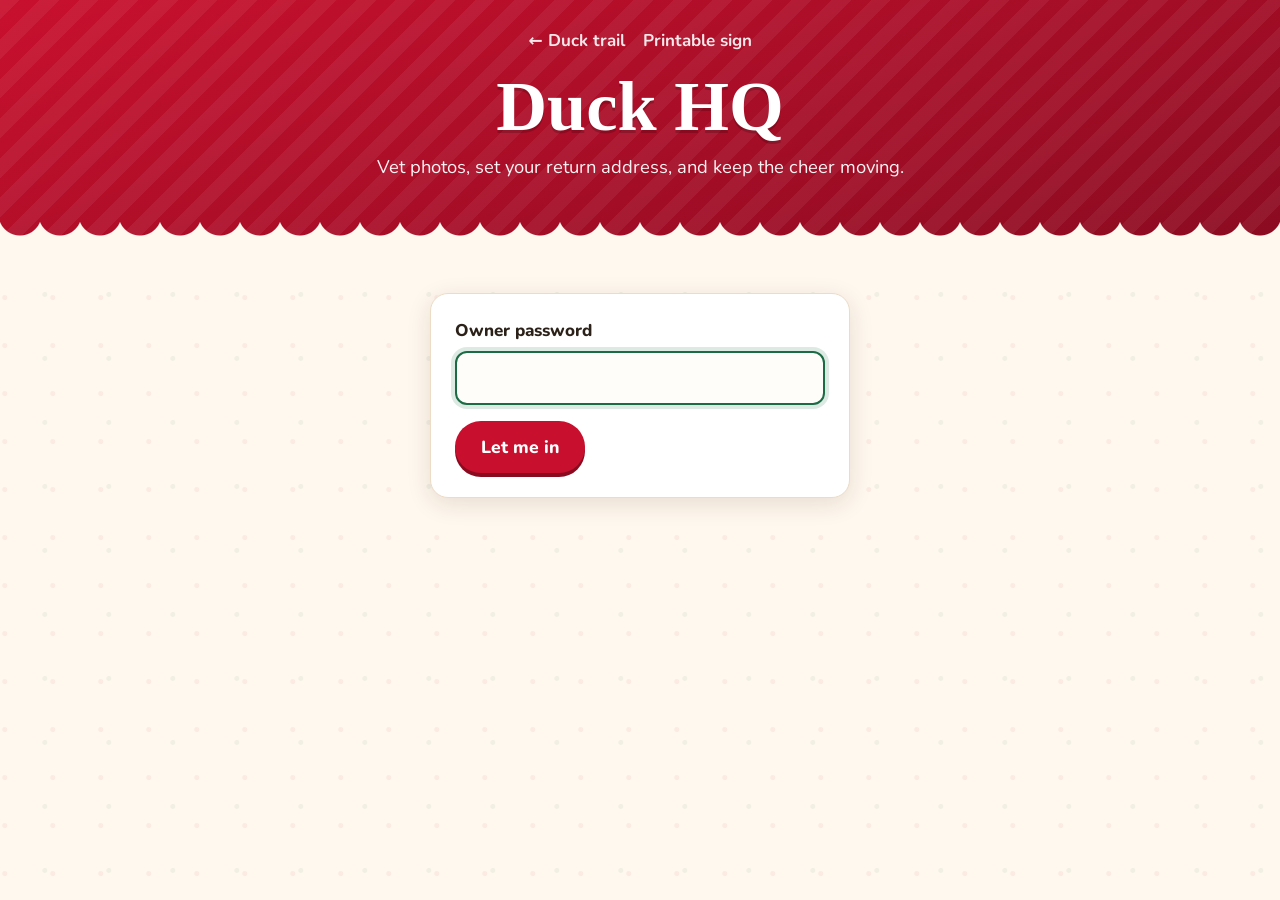
==== docs/owner.html @ 3f9e8016 "Steal Some Christmas Cheer: duck-tracking site Go server (SQLite) with registration, photo vetting, " ====
<!doctype html>
<html lang="en">
<head>
  <meta charset="utf-8">
  <meta name="viewport" content="width=device-width, initial-scale=1">
  <meta name="robots" content="noindex">
  <title>Duck HQ Owner Page</title>
  <link rel="icon" href="duck.svg" type="image/svg+xml">
  <link rel="preconnect" href="https://fonts.googleapis.com">
  <link rel="preconnect" href="https://fonts.gstatic.com" crossorigin>
  <link href="https://fonts.googleapis.com/css2?family=Mountains+of+Christmas:wght@700&family=Nunito:wght@400;700;800&display=swap" rel="stylesheet">
  <link rel="stylesheet" href="style.css">
  <script src="config.js"></script>
  <script src="app.js"></script>
</head>
<body>
  <header class="site-header">
    <nav><a href="index.html">← Duck trail</a><a href="sign.html">Printable sign</a><a href="#" id="logout" class="hidden">Log out</a></nav>
    <h1>Duck HQ</h1>
    <p class="tagline">Vet photos, set your return address, and keep the cheer moving.</p>
  </header>

  <main>
    <section id="login" class="card hidden" style="max-width:420px;margin-inline:auto">
      <form id="login-form">
        <div class="field">
          <label for="password">Owner password</label>
          <input type="password" id="password" autocomplete="current-password" required>
        </div>
        <div id="login-error" class="notice error hidden" role="alert"></div>
        <button class="btn red" type="submit">Let me in</button>
      </form>
    </section>

    <section id="app" class="hidden">
      <div class="tabs" role="tablist">
        <button role="tab" id="tab-regs" aria-selected="true" aria-controls="panel-regs">Registrations <span id="pending-count" class="badge hidden"></span></button>
        <button role="tab" id="tab-settings" aria-selected="false" aria-controls="panel-settings">Settings</button>
      </div>

      <div id="panel-regs" role="tabpanel" aria-labelledby="tab-regs">
        <p class="notice info">The newest registration is the duck's <strong>current</strong> location. It stays hidden from the public until someone steals the duck again, even if you approve it now.</p>
        <div id="regs"><div class="loading">Loading…</div></div>
      </div>

      <div id="panel-settings" role="tabpanel" aria-labelledby="tab-settings" class="hidden">
        <form id="settings-form" class="card">
          <div class="field">
            <label for="ownerName">Your name <span class="hint">(shown publicly, e.g. “The Smith Family”)</span></label>
            <input type="text" id="ownerName" maxlength="80">
          </div>
          <div class="field">
            <label for="homeLocation">Duck HQ location <span class="hint">(shown at the start of the trail, e.g. “Maple Street”)</span></label>
            <input type="text" id="homeLocation" maxlength="120">
          </div>
          <div class="field">
            <label for="returnAddress">Return address <span class="hint">(shown publicly so the duck can find its way home)</span></label>
            <textarea id="returnAddress" maxlength="300" placeholder="123 Maple Street&#10;Springfield"></textarea>
          </div>
          <div class="field">
            <label for="returnBy">Return by <span class="hint">(e.g. “January 5”)</span></label>
            <input type="text" id="returnBy" maxlength="80">
          </div>
          <div class="field">
            <label for="instructions">Extra instructions <span class="hint">(optional)</span></label>
            <textarea id="instructions" maxlength="2000" placeholder="Just leave it on the porch. Please deflate gently and fold the scarf!"></textarea>
          </div>
          <div class="field">
            <label class="toggle"><input type="checkbox" id="revealAll">
              <span>Reveal the final location <span class="hint">(turn on after the season ends to show the whole trail, including the last stop)</span></span>
            </label>
          </div>
          <div id="settings-msg" class="notice hidden" role="status"></div>
          <button class="btn" type="submit">Save settings</button>
        </form>
      </div>
    </section>
  </main>

  <script>
  (function () {
    const { api, el, formatDate, local } = Duck;
    const TOKEN_KEY = "duckOwnerToken";
    const fields = ["ownerName", "homeLocation", "returnAddress", "returnBy", "instructions"];
    let token = local.get(TOKEN_KEY);

    const authed = (path, opts = {}) =>
      api(path, { ...opts, headers: { ...(opts.headers || {}), Authorization: "Bearer " + token } })
        .catch((err) => { if (err.status === 401) showLogin(); throw err; });

    function showLogin() {
      local.remove(TOKEN_KEY);
      token = null;
      document.getElementById("app").classList.add("hidden");
      document.getElementById("logout").classList.add("hidden");
      document.getElementById("login").classList.remove("hidden");
      document.getElementById("password").focus();
    }

    async function showApp() {
      document.getElementById("login").classList.add("hidden");
      document.getElementById("app").classList.remove("hidden");
      document.getElementById("logout").classList.remove("hidden");
      await Promise.all([loadRegs(), loadSettings()]);
    }

    document.getElementById("login-form").addEventListener("submit", async (e) => {
      e.preventDefault();
      const errBox = document.getElementById("login-error");
      errBox.classList.add("hidden");
      try {
        const res = await api("/api/owner/login", {
          method: "POST",
          headers: { "Content-Type": "application/json" },
          body: JSON.stringify({ password: document.getElementById("password").value }),
        });
        token = res.token;
        local.set(TOKEN_KEY, token);
        document.getElementById("password").value = "";
        await showApp();
      } catch (err) {
        errBox.textContent = err.message;
        errBox.classList.remove("hidden");
      }
    });

    document.getElementById("logout").addEventListener("click", (e) => { e.preventDefault(); showLogin(); });

    // tabs
    const tabs = { regs: document.getElementById("tab-regs"), settings: document.getElementById("tab-settings") };
    for (const [name, tab] of Object.entries(tabs)) {
      tab.addEventListener("click", () => {
        for (const [other, t] of Object.entries(tabs)) {
          t.setAttribute("aria-selected", String(other === name));
          document.getElementById("panel-" + other).classList.toggle("hidden", other !== name);
        }
      });
    }

    const statusLabel = { pending: "Needs vetting", approved: "Approved", photo_rejected: "Photo hidden" };

    async function loadRegs() {
      const box = document.getElementById("regs");
      try {
        const { registrations } = await authed("/api/owner/registrations");
        const pending = registrations.filter((r) => r.status === "pending").length;
        const badge = document.getElementById("pending-count");
        badge.textContent = pending;
        badge.classList.toggle("hidden", pending === 0);
        if (registrations.length === 0) {
          box.replaceChildren(el("div", { class: "card loading" }, "No heists yet. The duck is still at Duck HQ! 🦆"));
          return;
        }
        // Show items needing vetting first, then newest first.
        registrations.sort((a, b) => (a.status === "pending") === (b.status === "pending") ? b.id - a.id : a.status === "pending" ? -1 : 1);
        const newestId = Math.max(...registrations.map((r) => r.id));
        box.replaceChildren(...registrations.map((r) => regCard(r, r.id === newestId)));
      } catch (err) {
        box.replaceChildren(el("div", { class: "notice error" }, err.message));
      }
    }

    function regCard(r, isCurrent) {
      const nameInput = el("input", { type: "text", value: r.name, maxlength: 60, "aria-label": "Public name" });
      const locInput = el("input", { type: "text", value: r.publicLocation, maxlength: 120, "aria-label": "Public location" });
      const act = (action, label, cls) => el("button", {
        class: "btn small " + cls, type: "button",
        onclick: async (e) => {
          if (action === "delete" && !confirm(`Delete ${r.name}'s registration permanently?`)) return;
          e.target.disabled = true;
          try {
            await authed("/api/owner/registrations/" + r.id, {
              method: "POST",
              headers: { "Content-Type": "application/json" },
              body: JSON.stringify({ action, name: nameInput.value, publicLocation: locInput.value }),
            });
            await loadRegs();
          } catch (err) {
            alert(err.message);
            e.target.disabled = false;
          }
        },
      }, label);

      return el("div", { class: "card reg" },
        r.photoUrl ? el("img", { src: r.photoUrl, alt: `Photo from ${r.name}`, onclick: () => window.open(r.photoUrl, "_blank") })
                   : el("div", { class: "loading" }, "No photo"),
        el("div", {},
          el("div", {},
            el("span", { class: "status " + r.status }, statusLabel[r.status] || r.status), " ",
            isCurrent && el("span", { class: "status tag-current" }, "🤫 Current holder (hidden)")),
          el("p", { class: "meta" }, `#${r.id} · ${formatDate(r.createdAt)} · Full address: ${r.street}, ${r.city}`),
          r.message && el("p", {}, `“${r.message}”`),
          el("div", { class: "row" },
            el("div", {}, el("label", { class: "hint" }, "Public name"), nameInput),
            el("div", {}, el("label", { class: "hint" }, "Public location"), locInput)),
          el("div", { class: "actions" },
            act("approve", r.status === "approved" ? "💾 Save" : "✅ Approve", ""),
            r.status !== "photo_rejected" && act("reject_photo", "🙈 Hide photo", "ghost"),
            r.status !== "pending" && act("pending", "↩️ Back to pending", "ghost"),
            act("delete", "🗑️ Delete", "red"))));
    }

    async function loadSettings() {
      try {
        const s = await authed("/api/owner/settings");
        for (const f of fields) document.getElementById(f).value = s[f] || "";
        document.getElementById("revealAll").checked = !!s.revealAll;
      } catch { /* shown elsewhere */ }
    }

    document.getElementById("settings-form").addEventListener("submit", async (e) => {
      e.preventDefault();
      const msg = document.getElementById("settings-msg");
      const body = { revealAll: document.getElementById("revealAll").checked };
      for (const f of fields) body[f] = document.getElementById(f).value;
      try {
        await authed("/api/owner/settings", {
          method: "PUT", headers: { "Content-Type": "application/json" }, body: JSON.stringify(body),
        });
        msg.className = "notice ok";
        msg.textContent = "Saved! 🎄";
      } catch (err) {
        msg.className = "notice error";
        msg.textContent = err.message;
      }
    });

    if (token) showApp(); else showLogin();
  })();
  </script>
</body>
</html>
---- docs/style.css ----
:root {
  --red: #c8102e;
  --red-dark: #8a0b20;
  --green: #1b6b45;
  --green-dark: #0f4a2f;
  --gold: #f6c544;
  --cream: #fff8ee;
  --paper: #ffffff;
  --ink: #2b2118;
  --muted: #6d5d4f;
  --line: #ecdcc6;
  --radius: 18px;
  --shadow: 0 6px 24px rgba(60, 20, 10, 0.12);
  --display: "Mountains of Christmas", "Comic Sans MS", cursive;
  --body: "Nunito", system-ui, -apple-system, "Segoe UI", sans-serif;
}

* { box-sizing: border-box; }

html { -webkit-text-size-adjust: 100%; }

body {
  margin: 0;
  font-family: var(--body);
  font-size: 17px;
  line-height: 1.55;
  color: var(--ink);
  background-color: var(--cream);
  background-image:
    radial-gradient(circle at 10% 20%, rgba(200, 16, 46, 0.06) 0 2px, transparent 3px),
    radial-gradient(circle at 70% 60%, rgba(27, 107, 69, 0.06) 0 2px, transparent 3px);
  background-size: 48px 48px, 64px 64px;
  overflow-x: hidden;
}

a { color: var(--red); }

img { max-width: 100%; }

/* ---------- snow ---------- */
.snow { position: fixed; inset: 0; pointer-events: none; z-index: 50; overflow: hidden; }
.snow span {
  position: absolute; top: -24px; color: #dbe9f6;
  text-shadow: 0 0 3px rgba(70, 110, 150, 0.45);
  animation: fall linear infinite;
}
@keyframes fall {
  to { transform: translate3d(40px, 110vh, 0) rotate(360deg); }
}

/* ---------- header ---------- */
.site-header {
  position: relative;
  color: #fff;
  background:
    repeating-linear-gradient(135deg, rgba(255,255,255,.06) 0 14px, transparent 14px 28px),
    linear-gradient(160deg, var(--red) 0%, var(--red-dark) 100%);
  padding: 28px 16px 72px;
  text-align: center;
  overflow: hidden;
}
.site-header::after {
  /* snowy scalloped edge */
  content: "";
  position: absolute; left: 0; right: 0; bottom: -1px; height: 40px;
  background: radial-gradient(circle at 20px 0, transparent 21px, var(--cream) 22px) repeat-x;
  background-size: 40px 40px;
}
.site-header nav { display: flex; justify-content: center; gap: 18px; flex-wrap: wrap; margin-bottom: 8px; }
.site-header nav a { color: #fff; text-decoration: none; font-weight: 700; opacity: .9; }
.site-header nav a:hover { opacity: 1; text-decoration: underline; }

.lights {
  display: flex; justify-content: space-around; max-width: 900px; margin: 0 auto 10px;
  list-style: none; padding: 0;
}
.lights li {
  width: 12px; height: 20px; border-radius: 50% 50% 45% 45%;
  background: var(--gold); box-shadow: 0 0 12px 3px rgba(246, 197, 68, .7);
  animation: twinkle 1.8s ease-in-out infinite alternate;
}
.lights li:nth-child(3n+1) { background: #4ade80; box-shadow: 0 0 12px 3px rgba(74,222,128,.6); animation-delay: .4s; }
.lights li:nth-child(3n+2) { background: #60a5fa; box-shadow: 0 0 12px 3px rgba(96,165,250,.6); animation-delay: .9s; }
@keyframes twinkle { from { opacity: .45; } to { opacity: 1; } }

h1, h2, .display { font-family: var(--display); font-weight: 700; line-height: 1.1; }
h1 { font-size: clamp(2.4rem, 8vw, 4.4rem); margin: .2em 0 .1em; text-shadow: 0 3px 0 rgba(0,0,0,.18); }
h2 { font-size: clamp(1.9rem, 5vw, 2.6rem); color: var(--red); margin: 0 0 .4em; }
.tagline { font-size: 1.15rem; max-width: 620px; margin: 0 auto; opacity: .95; }

.hero-duck {
  width: min(240px, 60vw); margin: 10px auto 0; display: block;
  filter: drop-shadow(0 8px 10px rgba(0,0,0,.25));
  animation: waddle 3s ease-in-out infinite;
  transform-origin: 50% 90%;
}
@keyframes waddle {
  0%, 100% { transform: rotate(-4deg); }
  50% { transform: rotate(4deg); }
}

/* ---------- layout ---------- */
main { max-width: 900px; margin: 0 auto; padding: 0 16px 48px; position: relative; z-index: 1; }
section { margin: 40px 0; }

.card {
  background: var(--paper);
  border-radius: var(--radius);
  box-shadow: var(--shadow);
  padding: 24px;
  border: 1px solid var(--line);
}
.card.candy { border: 0; position: relative; }
.card.candy::before {
  content: ""; position: absolute; inset: 0; border-radius: var(--radius); padding: 6px;
  background: repeating-linear-gradient(45deg, var(--red) 0 12px, #fff 12px 24px);
  -webkit-mask: linear-gradient(#000 0 0) content-box, linear-gradient(#000 0 0);
  -webkit-mask-composite: xor; mask-composite: exclude;
  pointer-events: none;
}

.btn {
  display: inline-flex; align-items: center; justify-content: center; gap: 8px;
  font: 800 1.1rem var(--body);
  padding: 14px 26px; border-radius: 999px; border: 0; cursor: pointer;
  background: var(--green); color: #fff; text-decoration: none;
  box-shadow: 0 4px 0 var(--green-dark);
  transition: transform .08s ease, box-shadow .08s ease;
}
.btn:hover { transform: translateY(-1px); }
.btn:active { transform: translateY(3px); box-shadow: 0 1px 0 var(--green-dark); }
.btn.red { background: var(--red); box-shadow: 0 4px 0 var(--red-dark); }
.btn.small { font-size: .95rem; padding: 9px 16px; }
.btn.ghost { background: #fff; color: var(--ink); box-shadow: 0 3px 0 var(--line); border: 1px solid var(--line); }
.btn[disabled] { opacity: .6; cursor: progress; }
.cta { text-align: center; margin-top: -36px; position: relative; z-index: 2; }

/* ---------- steps ---------- */
.steps { display: grid; grid-template-columns: repeat(auto-fit, minmax(220px, 1fr)); gap: 16px; }
.step { text-align: center; }
.step .icon { font-size: 2.6rem; }
.step h3 { margin: 6px 0; font-size: 1.15rem; }
.step p { margin: 0; color: var(--muted); }

/* ---------- trail ---------- */
.trail { list-style: none; padding: 0; margin: 0; position: relative; }
.trail::before {
  content: ""; position: absolute; left: 27px; top: 10px; bottom: 10px; width: 6px; border-radius: 3px;
  background: repeating-linear-gradient(180deg, var(--red) 0 14px, #fff 14px 28px);
  box-shadow: 0 0 0 1px var(--line);
}
.stop { position: relative; padding-left: 76px; margin-bottom: 22px; }
.stop .pin {
  position: absolute; left: 6px; top: 10px; width: 48px; height: 48px; border-radius: 50%;
  display: grid; place-items: center; font-size: 1.4rem;
  background: #fff; border: 3px solid var(--green); box-shadow: var(--shadow);
}
.stop .card { padding: 16px; display: grid; gap: 12px; }
.stop .card.has-photo { grid-template-columns: 140px 1fr; align-items: start; }
.stop img { width: 140px; height: 140px; object-fit: cover; border-radius: 12px; cursor: zoom-in; background: var(--line); }
.stop .who { font-weight: 800; font-size: 1.1rem; }
.stop .where { color: var(--green); font-weight: 700; }
.stop .when { color: var(--muted); font-size: .9rem; }
.stop .msg { margin: 6px 0 0; font-style: italic; }
.stop.home .pin { border-color: var(--red); }
.stop.secret .pin { border-color: var(--gold); background: var(--ink); color: var(--gold); animation: pulse 2s infinite; }
.stop.secret .card {
  background: var(--ink); color: #fff; border-color: var(--ink);
  background-image: repeating-linear-gradient(45deg, rgba(255,255,255,.04) 0 10px, transparent 10px 20px);
}
.stop.secret .where { color: var(--gold); font-family: var(--display); font-size: 1.8rem; }
@keyframes pulse { 0%,100% { box-shadow: 0 0 0 0 rgba(246,197,68,.6); } 50% { box-shadow: 0 0 0 10px rgba(246,197,68,0); } }

@media (max-width: 520px) {
  .stop .card.has-photo { grid-template-columns: 1fr; }
  .stop img { width: 100%; height: auto; max-height: 320px; }
}

.counter { text-align: center; font-size: 1.15rem; margin-bottom: 20px; }
.counter strong { font-family: var(--display); font-size: 2.6rem; color: var(--red); display: block; line-height: 1; }

/* ---------- return box ---------- */
.return-box { display: grid; grid-template-columns: auto 1fr; gap: 20px; align-items: center; }
.return-box .big { font-size: 3.4rem; }
.return-box address { font-style: normal; font-weight: 800; white-space: pre-line; font-size: 1.15rem; margin: 6px 0; }
.instructions { white-space: pre-line; color: var(--muted); margin-top: 8px; }
@media (max-width: 520px) { .return-box { grid-template-columns: 1fr; text-align: center; } }

/* ---------- forms ---------- */
form .field { margin-bottom: 16px; }
label { display: block; font-weight: 800; margin-bottom: 6px; }
.hint { font-weight: 400; color: var(--muted); font-size: .9rem; }
input[type=text], input[type=password], textarea {
  width: 100%; font: inherit; padding: 12px 14px; border-radius: 12px;
  border: 2px solid var(--line); background: #fffdf9; color: var(--ink);
}
input:focus, textarea:focus { outline: none; border-color: var(--green); box-shadow: 0 0 0 4px rgba(27,107,69,.15); }
textarea { min-height: 96px; resize: vertical; }
.row { display: grid; grid-template-columns: 2fr 1fr; gap: 12px; }
@media (max-width: 520px) { .row { grid-template-columns: 1fr; } }
.hp { position: absolute; left: -9999px; width: 1px; height: 1px; overflow: hidden; }

.photo-drop {
  display: grid; place-items: center; text-align: center; gap: 8px;
  border: 3px dashed var(--line); border-radius: var(--radius); padding: 22px; cursor: pointer;
  background: #fffdf9; min-height: 180px;
}
.photo-drop:hover, .photo-drop.drag { border-color: var(--green); }
.photo-drop img { max-height: 260px; border-radius: 12px; }
.photo-drop input { position: absolute; opacity: 0; width: 1px; height: 1px; }

.notice { padding: 14px 16px; border-radius: 12px; margin: 12px 0; font-weight: 700; }
.notice.error { background: #fde8ea; color: var(--red-dark); }
.notice.ok { background: #e3f4ea; color: var(--green-dark); }
.notice.info { background: #fff4d6; color: #6b4b00; }

.success { text-align: center; }
.success .big { font-size: 4rem; }

/* ---------- owner ---------- */
.tabs { display: flex; gap: 8px; flex-wrap: wrap; margin-bottom: 16px; }
.tabs button { font: 800 1rem var(--body); padding: 10px 18px; border-radius: 999px; border: 2px solid var(--line); background: #fff; cursor: pointer; }
.tabs button[aria-selected=true] { background: var(--red); color: #fff; border-color: var(--red); }
.badge { display: inline-block; min-width: 22px; padding: 0 7px; border-radius: 99px; background: var(--gold); color: var(--ink); font-size: .85rem; margin-left: 4px; }
.reg { display: grid; grid-template-columns: 180px 1fr; gap: 16px; margin-bottom: 16px; }
.reg img { width: 180px; height: 180px; object-fit: cover; border-radius: 12px; cursor: zoom-in; }
.reg .actions { display: flex; flex-wrap: wrap; gap: 8px; margin-top: 10px; }
.reg .meta { color: var(--muted); font-size: .9rem; }
.reg input { padding: 8px 10px; }
.status { display: inline-block; padding: 2px 10px; border-radius: 99px; font-size: .85rem; font-weight: 800; }
.status.pending { background: #fff4d6; color: #6b4b00; }
.status.approved { background: #e3f4ea; color: var(--green-dark); }
.status.photo_rejected { background: #fde8ea; color: var(--red-dark); }
.tag-current { background: var(--ink); color: var(--gold); }
@media (max-width: 600px) { .reg { grid-template-columns: 1fr; } .reg img { width: 100%; height: auto; } }
.toggle { display: flex; gap: 10px; align-items: flex-start; font-weight: 700; }
.toggle input { width: 22px; height: 22px; margin-top: 2px; }

/* ---------- lightbox ---------- */
.lightbox { position: fixed; inset: 0; background: rgba(20, 10, 5, .85); display: grid; place-items: center; z-index: 100; padding: 16px; cursor: zoom-out; }
.lightbox img { max-height: 90vh; border-radius: 12px; }

footer { text-align: center; color: var(--muted); padding: 24px 16px 40px; font-size: .95rem; }

.loading { text-align: center; color: var(--muted); padding: 24px; }
.hidden { display: none !important; }
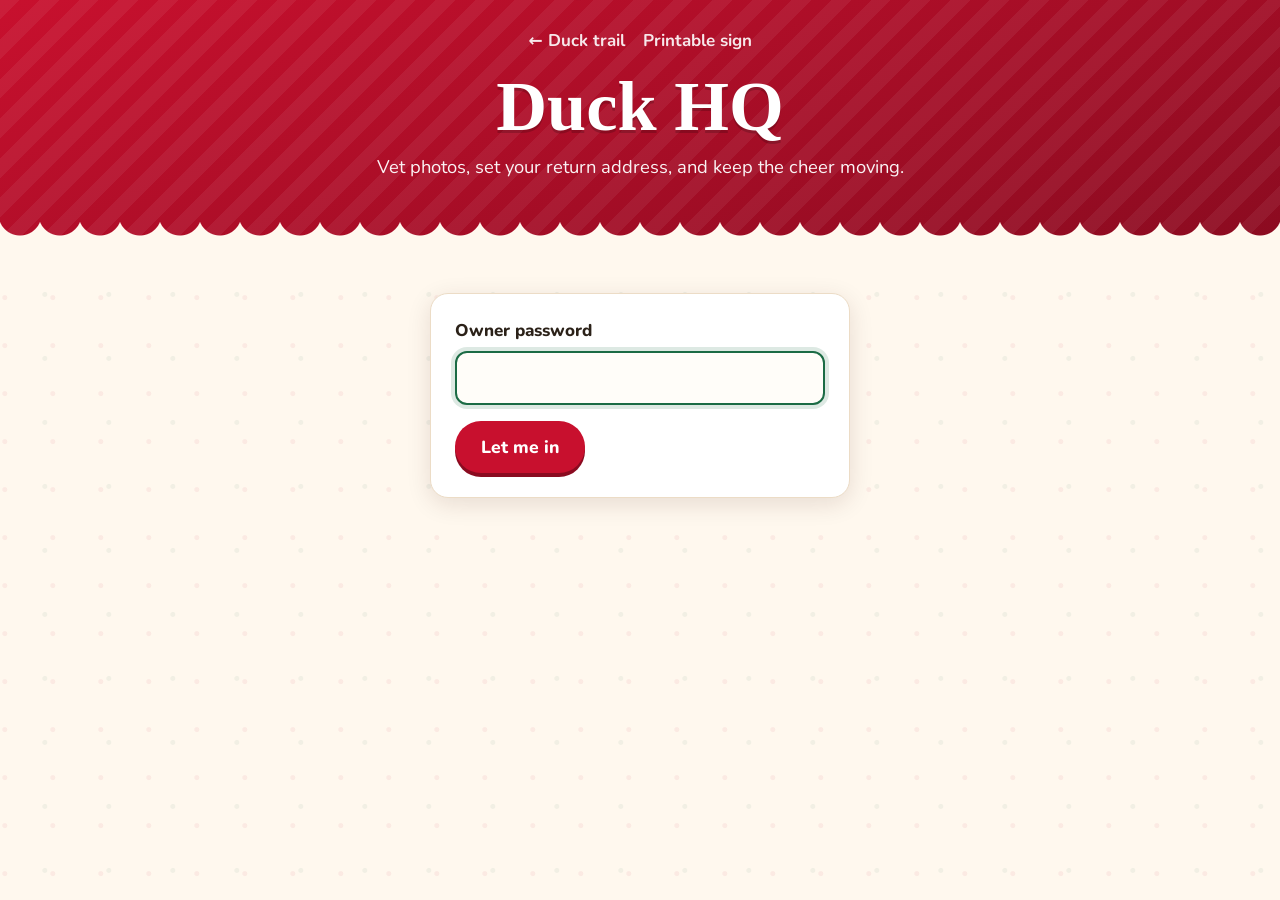
==== commit 93869366: "Add poem, new artwork, email settings, and Duck HQ photo - Home page: poem subtitle, elf burglar ste" ====
--- a/docs/owner.html
+++ b/docs/owner.html
@@ -46,12 +46,31 @@
       <div id="panel-settings" role="tabpanel" aria-labelledby="tab-settings" class="hidden">
         <form id="settings-form" class="card">
           <div class="field">
+            <label for="notifyEmail">📬 Email me when someone registers <span class="hint">(private, never shown on the site)</span></label>
+            <input type="email" id="notifyEmail" maxlength="254" autocomplete="email" placeholder="you@example.com">
+            <p class="hint" style="margin:6px 0 0">You'll get a link to approve or reject the photo right from your phone.</p>
+            <div id="email-not-configured" class="notice info hidden">The server isn't set up to send email yet. Ask whoever runs it to set the SMTP settings (see the README).</div>
+            <button type="button" id="test-email" class="btn small ghost" style="margin-top:8px">Send a test email</button>
+            <div id="test-email-msg" class="notice hidden" role="status"></div>
+          </div>
+          <hr style="border:0;border-top:2px dashed var(--line);margin:20px 0">
+          <div class="field">
             <label for="ownerName">Your name <span class="hint">(shown publicly, e.g. “The Smith Family”)</span></label>
             <input type="text" id="ownerName" maxlength="80">
           </div>
           <div class="field">
             <label for="homeLocation">Duck HQ location <span class="hint">(shown at the start of the trail, e.g. “Maple Street”)</span></label>
             <input type="text" id="homeLocation" maxlength="120">
+          </div>
+          <div class="field">
+            <label for="home-photo-input">Duck HQ photo <span class="hint">(optional, shown at the start of the trail, e.g. the duck on your lawn)</span></label>
+            <label class="photo-drop" id="home-drop" for="home-photo-input">
+              <span id="home-drop-text"><span style="font-size:2.4rem">🏠</span><br>Tap to choose a photo</span>
+              <img id="home-preview" class="hidden" alt="Duck HQ photo">
+              <input type="file" id="home-photo-input" accept="image/*">
+            </label>
+            <button type="button" id="home-photo-remove" class="btn small ghost hidden" style="margin-top:8px">Remove photo</button>
+            <div id="home-photo-msg" class="notice hidden" role="status"></div>
           </div>
           <div class="field">
             <label for="returnAddress">Return address <span class="hint">(shown publicly so the duck can find its way home)</span></label>
@@ -81,7 +100,7 @@
   (function () {
     const { api, el, formatDate, local } = Duck;
     const TOKEN_KEY = "duckOwnerToken";
-    const fields = ["ownerName", "homeLocation", "returnAddress", "returnBy", "instructions"];
+    const fields = ["notifyEmail", "ownerName", "homeLocation", "returnAddress", "returnBy", "instructions"];
     let token = local.get(TOKEN_KEY);
 
     const authed = (path, opts = {}) =>
@@ -206,8 +225,71 @@
         const s = await authed("/api/owner/settings");
         for (const f of fields) document.getElementById(f).value = s[f] || "";
         document.getElementById("revealAll").checked = !!s.revealAll;
+        document.getElementById("email-not-configured").classList.toggle("hidden", !!s.emailConfigured);
+        document.getElementById("test-email").classList.toggle("hidden", !s.emailConfigured);
+        showHomePhoto(s.homePhotoUrl);
       } catch { /* shown elsewhere */ }
     }
+
+    // Duck HQ photo: uploads as soon as one is chosen (separate from "Save settings").
+    function showHomePhoto(url) {
+      const preview = document.getElementById("home-preview");
+      preview.classList.toggle("hidden", !url);
+      if (url) preview.src = url; else preview.removeAttribute("src");
+      document.getElementById("home-drop-text").classList.toggle("hidden", !!url);
+      document.getElementById("home-photo-remove").classList.toggle("hidden", !url);
+    }
+
+    function homePhotoMsg(kind, text) {
+      const msg = document.getElementById("home-photo-msg");
+      msg.className = "notice " + kind;
+      msg.textContent = text;
+    }
+
+    document.getElementById("home-photo-input").addEventListener("change", async (e) => {
+      const file = e.target.files[0];
+      if (!file) return;
+      homePhotoMsg("info", "Uploading…");
+      const data = new FormData();
+      data.append("photo", await Duck.shrinkImage(file), "home.jpg");
+      try {
+        const res = await authed("/api/owner/home-photo", { method: "PUT", body: data });
+        showHomePhoto(res.homePhotoUrl);
+        homePhotoMsg("ok", "Photo saved! It's now at the start of the duck trail. 🎄");
+      } catch (err) {
+        homePhotoMsg("error", err.message);
+      } finally {
+        e.target.value = "";
+      }
+    });
+
+    document.getElementById("home-photo-remove").addEventListener("click", async () => {
+      if (!confirm("Remove the Duck HQ photo?")) return;
+      try {
+        await authed("/api/owner/home-photo", { method: "DELETE" });
+        showHomePhoto("");
+        homePhotoMsg("ok", "Photo removed.");
+      } catch (err) {
+        homePhotoMsg("error", err.message);
+      }
+    });
+
+    document.getElementById("test-email").addEventListener("click", async (e) => {
+      const msg = document.getElementById("test-email-msg");
+      e.target.disabled = true;
+      msg.className = "notice info";
+      msg.textContent = "Sending… (save your settings first if you just changed the address)";
+      try {
+        await authed("/api/owner/test-email", { method: "POST" });
+        msg.className = "notice ok";
+        msg.textContent = "Sent! Check your inbox (and spam folder). 🎄";
+      } catch (err) {
+        msg.className = "notice error";
+        msg.textContent = err.message;
+      } finally {
+        e.target.disabled = false;
+      }
+    });
 
     document.getElementById("settings-form").addEventListener("submit", async (e) => {
       e.preventDefault();
--- a/docs/style.css
+++ b/docs/style.css
@@ -87,6 +87,10 @@
 h1 { font-size: clamp(2.4rem, 8vw, 4.4rem); margin: .2em 0 .1em; text-shadow: 0 3px 0 rgba(0,0,0,.18); }
 h2 { font-size: clamp(1.9rem, 5vw, 2.6rem); color: var(--red); margin: 0 0 .4em; }
 .tagline { font-size: 1.15rem; max-width: 620px; margin: 0 auto; opacity: .95; }
+.poem { max-width: 640px; margin: 4px auto 0; font-size: 1.12rem; line-height: 1.6; font-style: italic; }
+.poem p { margin: 0 0 .7em; text-wrap: balance; }
+.poem p:last-child { margin-bottom: 0; font-weight: 800; font-style: normal; color: var(--gold); text-shadow: 0 1px 0 rgba(0,0,0,.2); }
+@media (max-width: 520px) { .poem { font-size: 1rem; } }
 
 .hero-duck {
   width: min(240px, 60vw); margin: 10px auto 0; display: block;
@@ -141,6 +145,15 @@
 .step .icon { font-size: 2.6rem; }
 .step h3 { margin: 6px 0; font-size: 1.15rem; }
 .step p { margin: 0; color: var(--muted); }
+.step-art { width: 3.8rem; height: 3.8rem; display: block; margin: 0 auto; }
+.step-link {
+  display: block; color: inherit; text-decoration: none; cursor: pointer;
+  border-color: var(--red); transition: transform .12s ease, box-shadow .12s ease;
+}
+.step-link:hover, .step-link:focus-visible { transform: translateY(-3px); box-shadow: 0 10px 28px rgba(200, 16, 46, .22); }
+.step-link:focus-visible { outline: 3px solid var(--green); outline-offset: 3px; }
+.step-link h3 { color: var(--red); }
+.step-go { display: inline-block; margin-top: 10px; font-weight: 800; color: var(--red); }
 
 /* ---------- trail ---------- */
 .trail { list-style: none; padding: 0; margin: 0; position: relative; }
@@ -154,6 +167,10 @@
   position: absolute; left: 6px; top: 10px; width: 48px; height: 48px; border-radius: 50%;
   display: grid; place-items: center; font-size: 1.4rem;
   background: #fff; border: 3px solid var(--green); box-shadow: var(--shadow);
+}
+.stop .pin img {
+  width: 36px; height: 36px; object-fit: contain; border-radius: 0;
+  background: none; cursor: default; max-height: none;
 }
 .stop .card { padding: 16px; display: grid; gap: 12px; }
 .stop .card.has-photo { grid-template-columns: 140px 1fr; align-items: start; }
@@ -190,7 +207,7 @@
 form .field { margin-bottom: 16px; }
 label { display: block; font-weight: 800; margin-bottom: 6px; }
 .hint { font-weight: 400; color: var(--muted); font-size: .9rem; }
-input[type=text], input[type=password], textarea {
+input[type=text], input[type=password], input[type=email], textarea {
   width: 100%; font: inherit; padding: 12px 14px; border-radius: 12px;
   border: 2px solid var(--line); background: #fffdf9; color: var(--ink);
 }
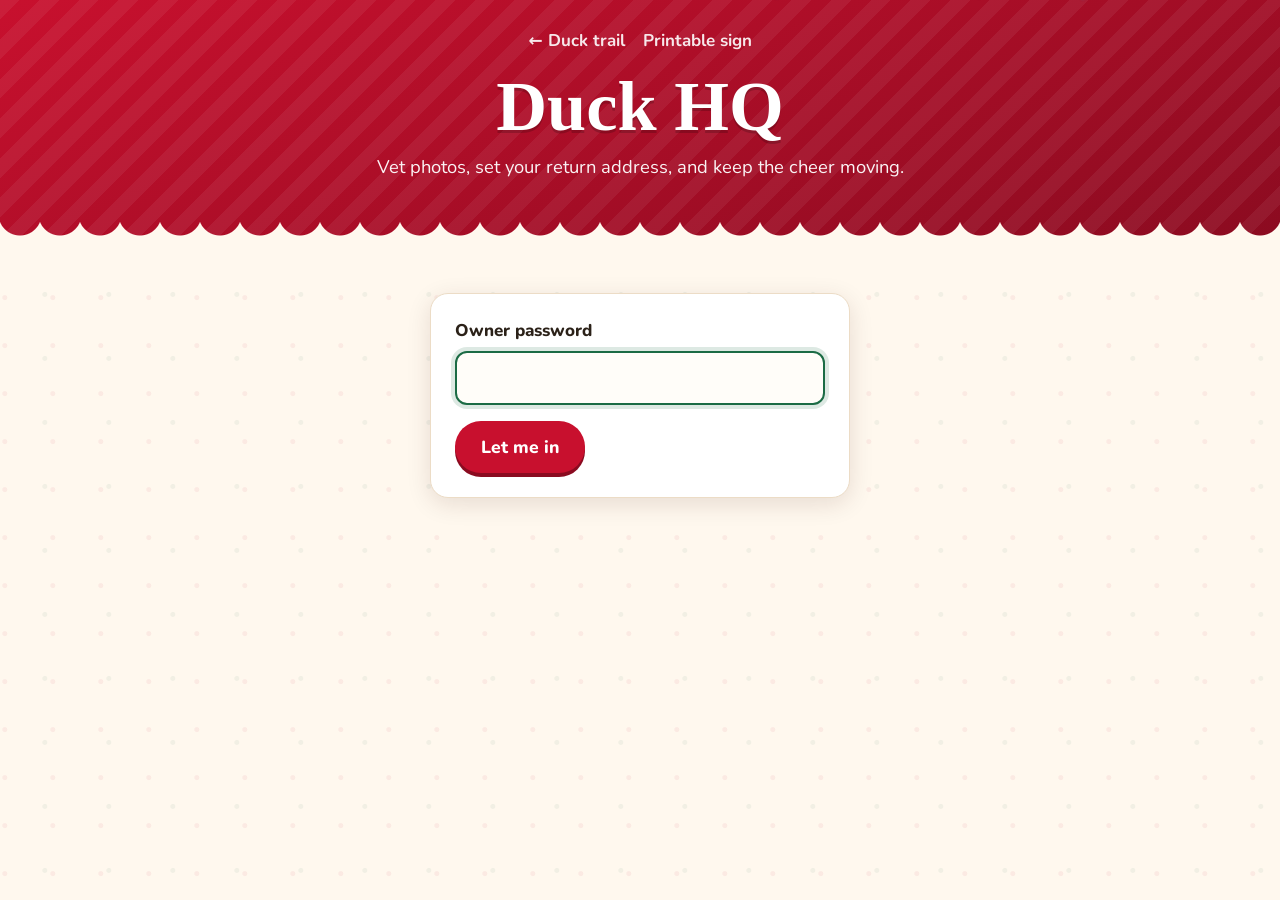
==== commit 1d95fa00: "Use the cartoon duck instead of the duck emoji on site pages" ====
--- a/docs/owner.html
+++ b/docs/owner.html
@@ -167,7 +167,7 @@
         badge.textContent = pending;
         badge.classList.toggle("hidden", pending === 0);
         if (registrations.length === 0) {
-          box.replaceChildren(el("div", { class: "card loading" }, "No heists yet. The duck is still at Duck HQ! 🦆"));
+          box.replaceChildren(el("div", { class: "card loading" }, "No heists yet. The duck is still at Duck HQ! ", el("img", { class: "duck-icon", src: "duck.svg", alt: "" })));
           return;
         }
         // Show items needing vetting first, then newest first.
--- a/docs/style.css
+++ b/docs/style.css
@@ -261,3 +261,6 @@
 
 .loading { text-align: center; color: var(--muted); padding: 24px; }
 .hidden { display: none !important; }
+
+/* The cartoon duck, used inline in text in place of the 🦆 emoji. */
+.duck-icon { height: 1.2em; width: auto; vertical-align: -0.25em; }
